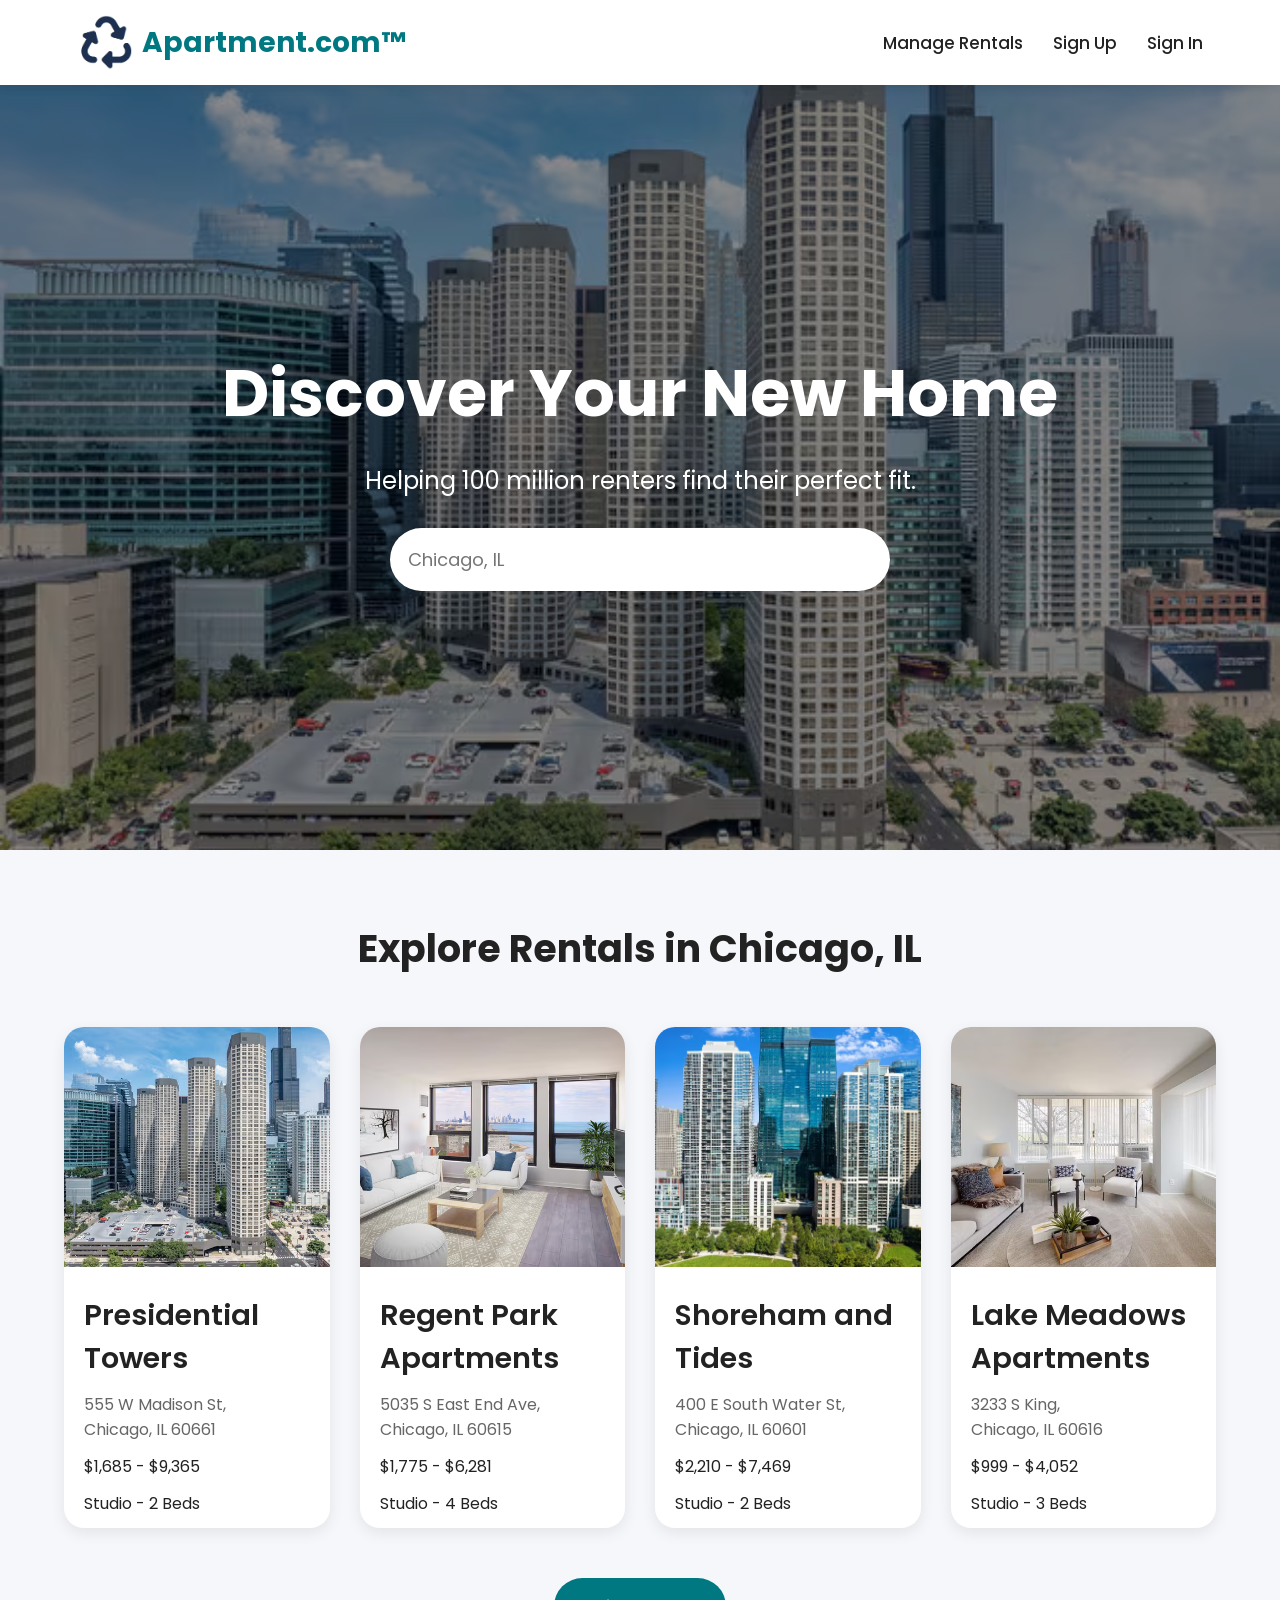
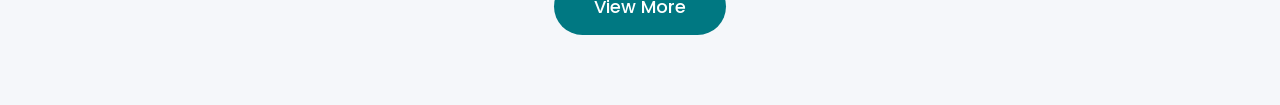
==== index.html @ 327f320c "Fix HTML encoding issues in index.html" ====
<!DOCTYPE html>
<html lang="en">
<head>
    <meta charset="UTF-8">
    <meta name="viewport" content="width=device-width, initial-scale=1.0">
    <title>Apartment.com Clone</title>

    <link rel="stylesheet" href="main.css">
</head>
<body>

    <!-- =========================
         NAVBAR
    ========================== -->

    <nav class="navbar">

        <div class="navdiv">

            <!-- LOGO -->
            <div class="logo-area">
                <img src="recycle.png" alt="" class="img1">
                <h1 class="top">Apartment.com™</h1>
            </div>

            <!-- HAMBURGER MENU -->
            <div class="toggle-btn" id="toggle-btn">
                <span></span>
                <span></span>
                <span></span>
            </div>

            <!-- NAV LINKS -->
            <ul id="nav-links">

                <li><a href="#">Manage Rentals</a></li>

                <li><a href="#">Sign Up</a></li>

                <li><a href="#">Sign In</a></li>

            </ul>

        </div>

    </nav>

    <!-- =========================
         HERO SECTION
    ========================== -->

    <div class="middle">

        <h1>Discover Your New Home</h1>

        <h3>Helping 100 million renters find their perfect fit.</h3>

        <input type="search" placeholder="Chicago, IL">

    </div>

    <!-- =========================
         PROPERTY SECTION
    ========================== -->

    <h2 class="cen1">Explore Rentals in Chicago, IL</h2>

    <div class="all">

        <!-- CARD 1 -->
        <div class="pic1">

            <a href="index2.html">

                <img src="presidential-towers-chicago-il-building-photo.jpg" alt="" class="img3">

                <p class="cen">
                    <big>Presidential Towers</big>
                </p>

                <p class="cen2">
                    555 W Madison St,<br>
                    Chicago, IL 60661
                </p>

                <p>&#36;1,685 - &#36;9,365</p>

                <p>Studio - 2 Beds</p>

            </a>

        </div>

        <!-- CARD 2 -->
        <div class="pic2">

            <a href="index3.html">

                <img src="regents-park-chicago-il-building-photo.jpg" alt="" class="img3">

                <p class="cen">
                    <big>Regent Park Apartments</big>
                </p>

                <p class="cen2">
                    5035 S East End Ave,<br>
                    Chicago, IL 60615
                </p>

                <p>&#36;1,775 - &#36;6,281</p>

                <p>Studio - 4 Beds</p>

            </a>

        </div>

        <!-- CARD 3 -->
        <div class="pic3">

            <a href="index5.html">

                <img src="shoreham-and-tides-chicago-il-building-photo.jpg" alt="" class="img3">

                <p class="cen">
                    <big>Shoreham and Tides</big>
                </p>

                <p class="cen2">
                    400 E South Water St,<br>
                    Chicago, IL 60601
                </p>

                <p>&#36;2,210 - &#36;7,469</p>

                <p>Studio - 2 Beds</p>

            </a>

        </div>

        <!-- CARD 4 -->
        <div class="pic4">

            <a href="index6.html">

                <img src="lake-meadows-apartments-chicago-il-building-photo.jpg" alt="" class="img3">

                <p class="cen">
                    <big>Lake Meadows Apartments</big>
                </p>

                <p class="cen2">
                    3233 S King,<br>
                    Chicago, IL 60616
                </p>

                <p>&#36;999 - &#36;4,052</p>

                <p>Studio - 3 Beds</p>

            </a>

        </div>

    </div>

    <!-- BUTTON -->

    <button type="submit">View More</button>

    <!-- =========================
         JAVASCRIPT
    ========================== -->

    <script>

        const toggleBtn = document.getElementById("toggle-btn");
        const navLinks = document.getElementById("nav-links");

        toggleBtn.addEventListener("click", () => {

            toggleBtn.classList.toggle("active");

            navLinks.classList.toggle("active");

        });

    </script>

</body>
</html>
---- main.css ----
/* =========================
   GOOGLE FONT
========================= */

@import url('https://fonts.googleapis.com/css2?family=Poppins:wght@300;400;500;600;700&display=swap');

/* =========================
   GLOBAL
========================= */

*{
    margin: 0;
    padding: 0;
    box-sizing: border-box;
    font-family: 'Poppins', sans-serif;
}

body{
    background: #f5f7fa;
    color: #222;
    overflow-x: hidden;
}

/* =========================
   NAVBAR
========================= */

.navbar{
    width: 100%;
    background: white;
    padding: 15px 6%;
    position: sticky;
    top: 0;
    z-index: 1000;
    box-shadow: 0 2px 10px rgba(0,0,0,0.08);
}

.navdiv{
    display: flex;
    justify-content: space-between;
    align-items: center;
}

/* =========================
   LOGO
========================= */

.logo-area{
    display: flex;
    align-items: center;
}

.img1{
    width: 55px;
    height: 55px;
    object-fit: cover;
}

.top{
    margin-left: 10px;
    font-size: 28px;
    color: #007882;
    font-weight: 700;
}

/* =========================
   NAV LINKS
========================= */

#nav-links{
    display: flex;
    align-items: center;
    gap: 30px;
    list-style: none;
}

#nav-links li a{
    text-decoration: none;
    color: #222;
    font-size: 17px;
    font-weight: 500;
    transition: 0.3s;
}

#nav-links li a:hover{
    color: #007882;
}

/* =========================
   HAMBURGER MENU
========================= */

.toggle-btn{
    width: 35px;
    height: 28px;
    display: none;
    flex-direction: column;
    justify-content: space-between;
    cursor: pointer;
}

.toggle-btn span{
    width: 100%;
    height: 4px;
    background: #222;
    border-radius: 10px;
    transition: 0.4s;
}

/* =========================
   X ANIMATION
========================= */

.toggle-btn.active span:nth-child(1){
    transform: rotate(45deg) translate(7px, 7px);
}

.toggle-btn.active span:nth-child(2){
    opacity: 0;
}

.toggle-btn.active span:nth-child(3){
    transform: rotate(-45deg) translate(9px, -9px);
}

/* =========================
   HERO SECTION
========================= */

.middle{
    width: 100%;
    height: 85vh;

    background:
    linear-gradient(rgba(0,0,0,0.45),
    rgba(0,0,0,0.45)),
    url('presidential-towers-chicago-il-building-photo.jpg');

    background-size: cover;
    background-position: center;

    display: flex;
    justify-content: center;
    align-items: center;
    flex-direction: column;

    text-align: center;
    color: white;
    padding: 20px;
}

.middle h1{
    font-size: 65px;
    margin-bottom: 20px;
}

.middle h3{
    font-size: 24px;
    font-weight: 400;
    margin-bottom: 30px;
}

.middle input{
    width: 500px;
    max-width: 90%;
    padding: 18px;
    border-radius: 50px;
    border: none;
    outline: none;
    font-size: 18px;
}

/* =========================
   SECTION TITLE
========================= */

.cen1{
    text-align: center;
    margin-top: 70px;
    font-size: 38px;
}

/* =========================
   PROPERTY CARDS
========================= */

.all{
    width: 90%;
    margin: 50px auto;

    display: grid;
    grid-template-columns: repeat(auto-fit, minmax(250px,1fr));
    gap: 30px;
}

.pic1,
.pic2,
.pic3,
.pic4{
    background: white;
    border-radius: 20px;
    overflow: hidden;

    box-shadow: 0 5px 15px rgba(0,0,0,0.08);

    transition: 0.4s;
}

.pic1:hover,
.pic2:hover,
.pic3:hover,
.pic4:hover{
    transform: translateY(-10px);
    box-shadow: 0 10px 25px rgba(0,0,0,0.15);
}

.pic1 a,
.pic2 a,
.pic3 a,
.pic4 a{
    text-decoration: none;
    color: #222;
}

.img3{
    width: 100%;
    height: 240px;
    object-fit: cover;
}

.cen{
    margin: 20px;
    font-size: 24px;
    font-weight: 600;
}

.cen2{
    margin: 0 20px 15px;
    color: #666;
}

.pic1 p,
.pic2 p,
.pic3 p,
.pic4 p{
    margin-left: 20px;
    margin-bottom: 12px;
}

/* =========================
   BUTTON
========================= */

button{
    display: block;
    margin: 30px auto 70px;

    padding: 15px 40px;

    border: none;
    border-radius: 40px;

    background: #007882;
    color: white;

    font-size: 18px;
    font-weight: 500;

    cursor: pointer;
    transition: 0.3s;
}

button:hover{
    background: #005d63;
    transform: scale(1.05);
}

/* =========================
   MOBILE DESIGN
========================= */

@media(max-width: 768px){

    /* SHOW HAMBURGER */
    .toggle-btn{
        display: flex;
    }

    /* MOBILE NAV */
    #nav-links{
        position: absolute;

        top: 90px;
        left: -100%;

        width: 100%;

        background: white;

        flex-direction: column;

        text-align: center;

        padding: 30px 0;

        transition: 0.4s;

        box-shadow: 0 5px 10px rgba(0,0,0,0.1);
    }

    #nav-links.active{
        left: 0;
    }

    #nav-links li{
        margin: 20px 0;
    }

    /* HERO */
    .middle h1{
        font-size: 42px;
    }

    .middle h3{
        font-size: 18px;
    }

    .top{
        font-size: 22px;
    }

    .cen1{
        font-size: 30px;
    }
}

/* =========================
   SMALL MOBILE
========================= */

@media(max-width: 500px){

    .middle h1{
        font-size: 34px;
    }

    .middle input{
        padding: 15px;
    }

    .top{
        font-size: 19px;
    }

    .img1{
        width: 45px;
        height: 45px;
    }
}
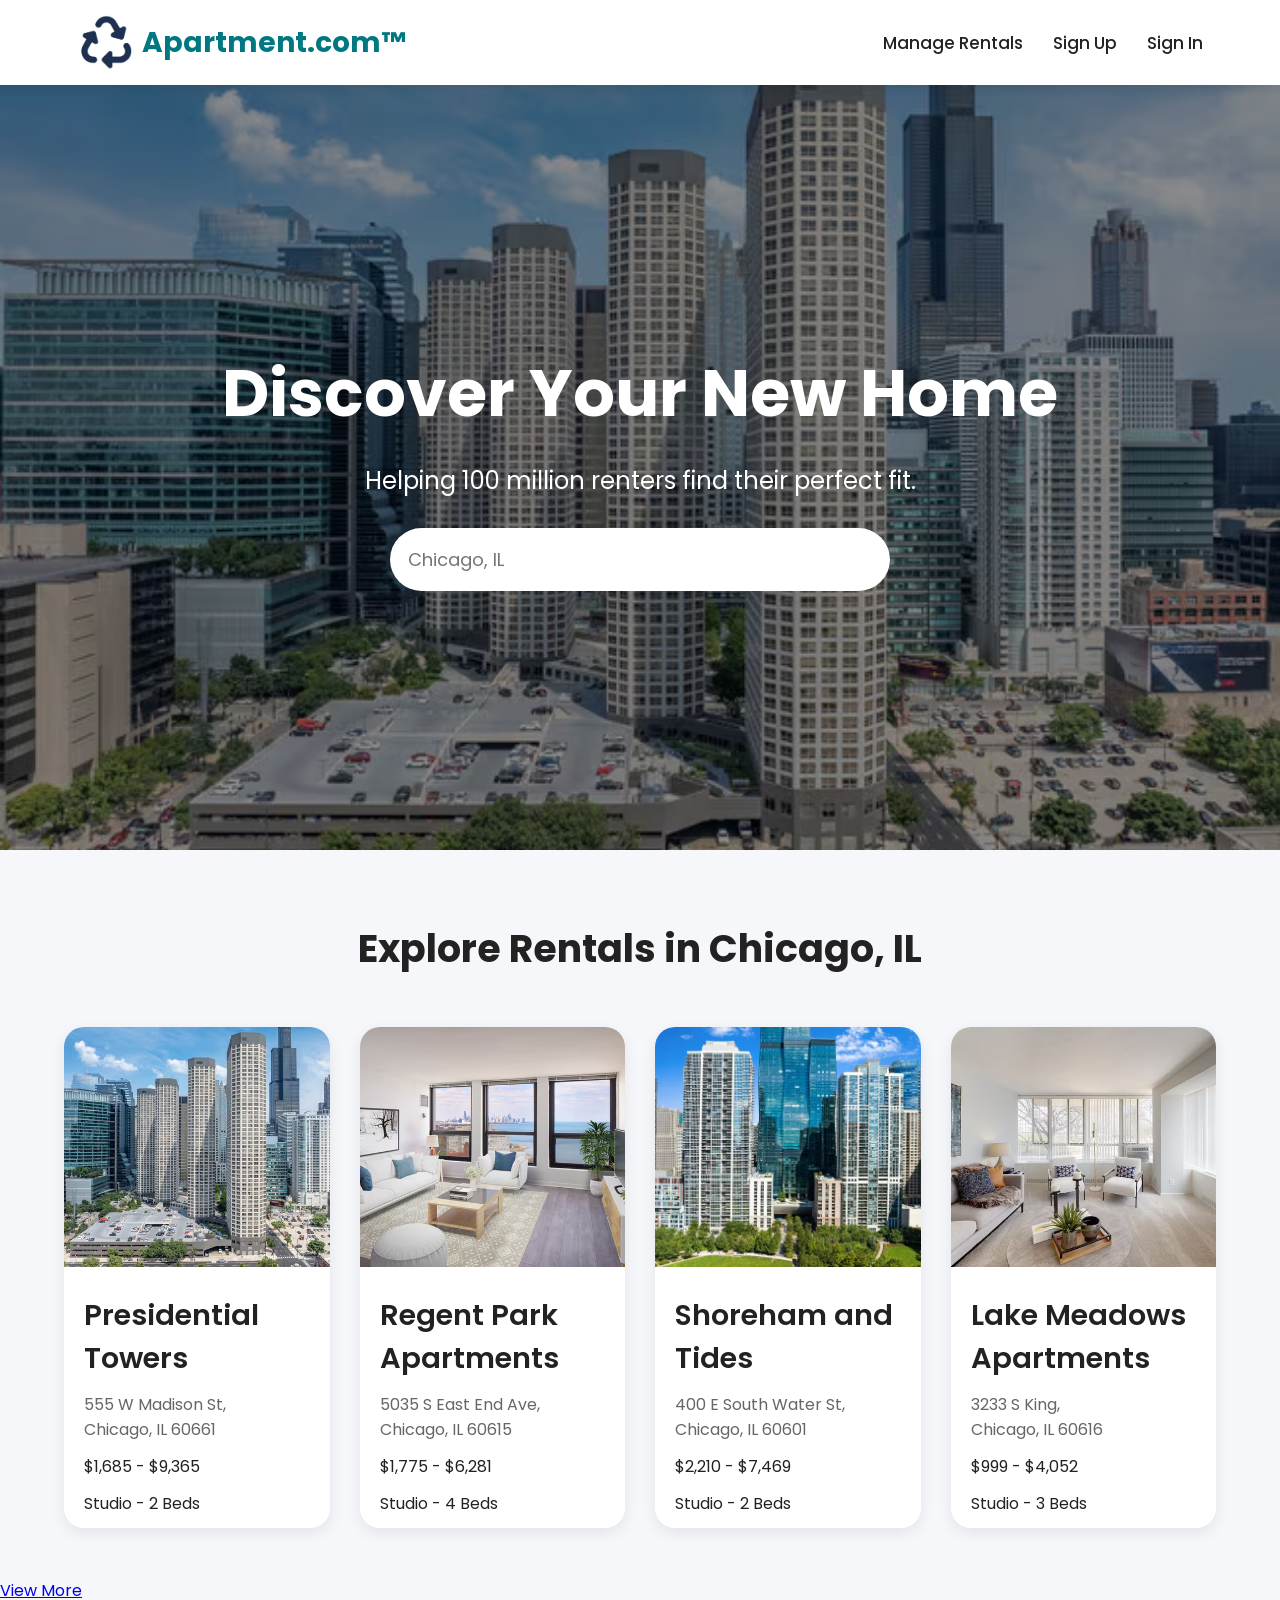
==== commit 39f476e2: "Update index.html" ====
--- a/index.html
+++ b/index.html
@@ -33,11 +33,11 @@
             <!-- NAV LINKS -->
             <ul id="nav-links">
 
-                <li><a href="#">Manage Rentals</a></li>
+                <li><a href="manage.html">Manage Rentals</a></li>
 
-                <li><a href="#">Sign Up</a></li>
+                <li><a href="signup.html">Sign Up</a></li>
 
-                <li><a href="#">Sign In</a></li>
+                <li><a href="signin.html">Sign In</a></li>
 
             </ul>
 
@@ -70,7 +70,7 @@
         <!-- CARD 1 -->
         <div class="pic1">
 
-            <a href="index2.html">
+            <a href="PRE.html">
 
                 <img src="presidential-towers-chicago-il-building-photo.jpg" alt="" class="img3">
 
@@ -167,7 +167,7 @@
 
     <!-- BUTTON -->
 
-    <button type="submit">View More</button>
+    <a href="listing.html" class="view">View More</a>
 
     <!-- =========================
          JAVASCRIPT
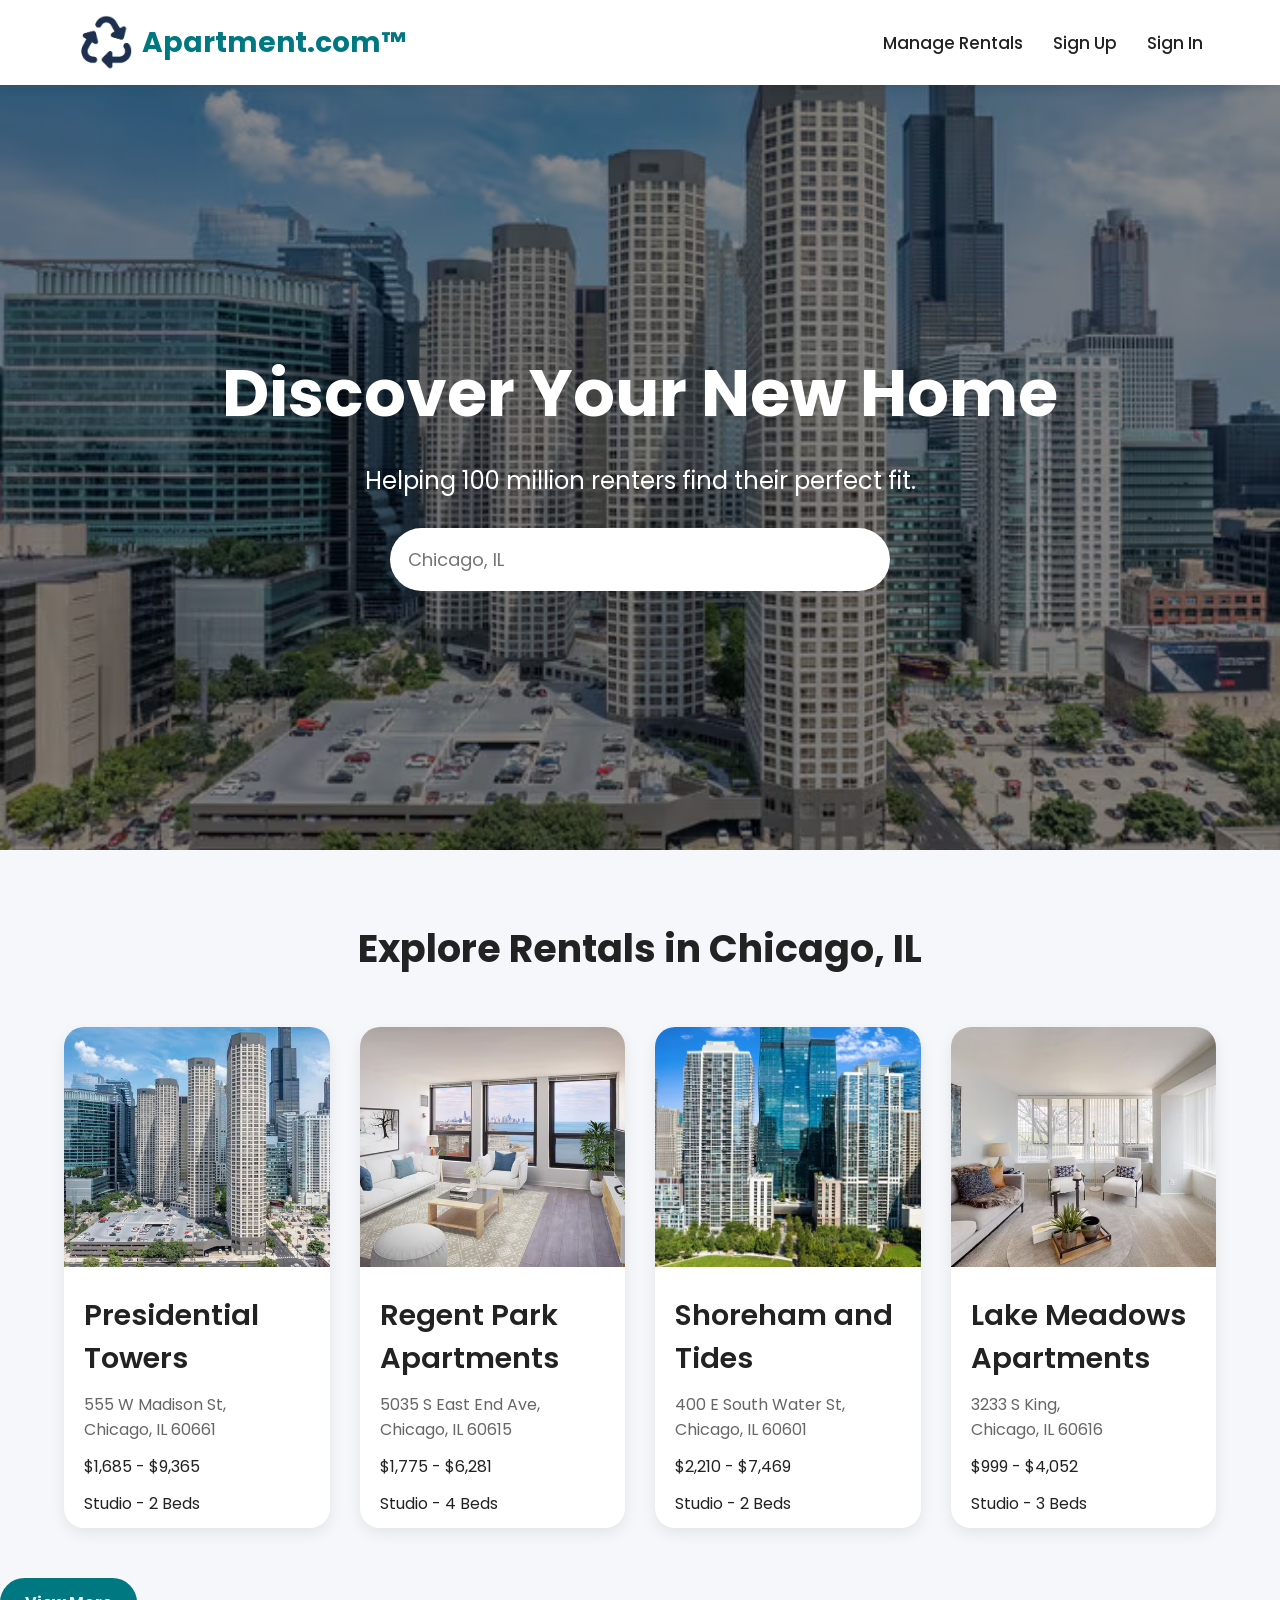
==== commit 177af416: "Update index.html" ====
--- a/main.css
+++ b/main.css
@@ -273,6 +273,21 @@
 button:hover{
     background: #005d63;
     transform: scale(1.05);
+}
+
+.view{
+    display:inline-block;
+    padding:12px 25px;
+    background:#007882;
+    color:white;
+    text-decoration:none;
+    border-radius:40px;
+    font-weight:bold;
+    transition:0.3s;
+}
+
+.view:hover{
+    background:#005d63;
 }
 
 /* =========================
